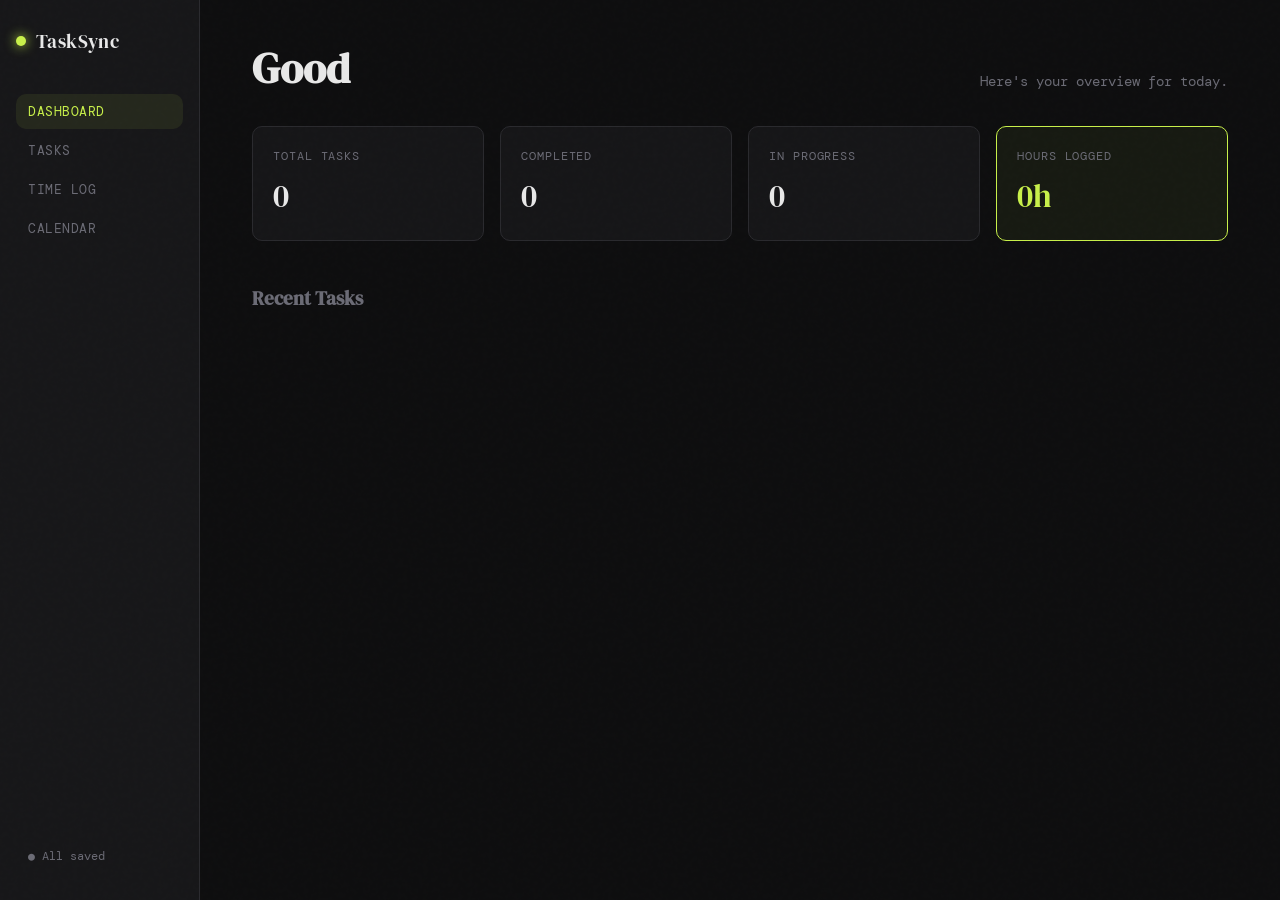
==== src/index.html @ 25c00601 "move app.js, index.html, style.css into src/" ====
<!DOCTYPE html>
<html lang="en">
<head>
  <meta charset="UTF-8" />
  <meta name="viewport" content="width=device-width, initial-scale=1.0"/>
  <title>TaskSync</title>
  <link rel="stylesheet" href="style.css" />
  <link href="https://fonts.googleapis.com/css2?family=DM+Serif+Display:ital@0;1&family=DM+Mono:wght@300;400;500&display=swap" rel="stylesheet"/>
</head>
<body>

  <div class="noise"></div>

  <aside class="sidebar">
    <div class="brand">
      <span class="brand-dot"></span>
      <span class="brand-name">TaskSync</span>
    </div>
    <nav>
      <button class="nav-btn active" data-view="dashboard">Dashboard</button>
      <button class="nav-btn" data-view="tasks">Tasks</button>
      <button class="nav-btn" data-view="time">Time Log</button>
      <button class="nav-btn" data-view="calendar">Calendar</button>
    </nav>
    <div class="sidebar-footer">
      <span id="save-status">● All saved</span>
    </div>
  </aside>

  <main class="main">

    <!-- DASHBOARD -->
    <section class="view active" id="view-dashboard">
      <header class="view-header">
        <h1>Good <span id="greeting-time"></span></h1>
        <p class="subtitle">Here's your overview for today.</p>
      </header>
      <div class="stats-grid">
        <div class="stat-card">
          <span class="stat-label">Total Tasks</span>
          <span class="stat-value" id="stat-total">0</span>
        </div>
        <div class="stat-card">
          <span class="stat-label">Completed</span>
          <span class="stat-value" id="stat-done">0</span>
        </div>
        <div class="stat-card">
          <span class="stat-label">In Progress</span>
          <span class="stat-value" id="stat-inprogress">0</span>
        </div>
        <div class="stat-card accent">
          <span class="stat-label">Hours Logged</span>
          <span class="stat-value" id="stat-hours">0h</span>
        </div>
      </div>
      <div class="recent-section">
        <h2>Recent Tasks</h2>
        <ul class="task-list" id="recent-tasks"></ul>
      </div>
    </section>

    <!-- TASKS -->
    <section class="view" id="view-tasks">
      <header class="view-header">
        <h1>Tasks</h1>
        <button class="btn-primary" id="open-task-modal">+ New Task</button>
      </header>
      <div class="filter-bar">
        <button class="filter-btn active" data-filter="all">All</button>
        <button class="filter-btn" data-filter="todo">To Do</button>
        <button class="filter-btn" data-filter="inprogress">In Progress</button>
        <button class="filter-btn" data-filter="done">Done</button>
      </div>
      <ul class="task-list full" id="all-tasks"></ul>
    </section>

    <!-- TIME LOG -->
    <section class="view" id="view-time">
      <header class="view-header">
        <h1>Time Log</h1>
        <button class="btn-primary" id="open-timelog-modal">+ Log Time</button>
      </header>
      <table class="time-table">
        <thead>
          <tr>
            <th>Task</th>
            <th>Date</th>
            <th>Start</th>
            <th>End</th>
            <th>Duration</th>
            <th></th>
          </tr>
        </thead>
        <tbody id="time-log-body"></tbody>
      </table>
    </section>

    <!-- CALENDAR -->
    <section class="view" id="view-calendar">
      <header class="view-header">
        <h1>Calendar</h1>
        <div class="cal-nav">
          <button class="cal-arrow" id="cal-prev">&#8592;</button>
          <span id="cal-month-label"></span>
          <button class="cal-arrow" id="cal-next">&#8594;</button>
        </div>
      </header>
      <div class="calendar-grid" id="calendar-grid"></div>
    </section>

  </main>

  <!-- TASK MODAL -->
  <div class="modal-overlay" id="task-modal">
    <div class="modal">
      <h2>New Task</h2>
      <label>Title
        <input type="text" id="task-title" placeholder="e.g. Review Q2 report"/>
      </label>
      <label>Description
        <textarea id="task-desc" placeholder="Optional details..."></textarea>
      </label>
      <label>Due Date
        <input type="date" id="task-due"/>
      </label>
      <label>Status
        <select id="task-status">
          <option value="todo">To Do</option>
          <option value="inprogress">In Progress</option>
          <option value="done">Done</option>
        </select>
      </label>
      <label>Category
        <input type="text" id="task-category" placeholder="e.g. Marketing, Dev..."/>
      </label>
      <div class="modal-actions">
        <button class="btn-ghost" id="close-task-modal">Cancel</button>
        <button class="btn-primary" id="save-task">Save Task</button>
      </div>
    </div>
  </div>

  <!-- TIME LOG MODAL -->
  <div class="modal-overlay" id="timelog-modal">
    <div class="modal">
      <h2>Log Time</h2>
      <label>Task
        <select id="log-task-select"></select>
      </label>
      <label>Date
        <input type="date" id="log-date"/>
      </label>
      <label>Start Time
        <input type="time" id="log-start"/>
      </label>
      <label>End Time
        <input type="time" id="log-end"/>
      </label>
      <div class="modal-actions">
        <button class="btn-ghost" id="close-timelog-modal">Cancel</button>
        <button class="btn-primary" id="save-timelog">Log Time</button>
      </div>
    </div>
  </div>

  <script src="app.js"></script>
</body>
</html>
---- src/style.css ----
/* ── RESET & VARIABLES ── */
*, *::before, *::after { box-sizing: border-box; margin: 0; padding: 0; }

:root {
  --bg:        #0e0e0f;
  --bg2:       #161618;
  --bg3:       #1e1e21;
  --border:    #2a2a2e;
  --accent:    #c8f04a;
  --accent2:   #7b61ff;
  --text:      #e8e8e8;
  --muted:     #6b6b75;
  --danger:    #ff5f5f;
  --radius:    10px;
  --font-head: 'DM Serif Display', serif;
  --font-mono: 'DM Mono', monospace;
}

body {
  background: var(--bg);
  color: var(--text);
  font-family: var(--font-mono);
  display: flex;
  min-height: 100vh;
  overflow-x: hidden;
}

/* Noise texture overlay */
.noise {
  pointer-events: none;
  position: fixed; inset: 0;
  background-image: url("data:image/svg+xml,%3Csvg viewBox='0 0 200 200' xmlns='http://www.w3.org/2000/svg'%3E%3Cfilter id='n'%3E%3CfeTurbulence type='fractalNoise' baseFrequency='0.9' numOctaves='4' stitchTiles='stitch'/%3E%3C/filter%3E%3Crect width='100%25' height='100%25' filter='url(%23n)' opacity='0.04'/%3E%3C/svg%3E");
  z-index: 9999;
  opacity: 0.35;
}

/* ── SIDEBAR ── */
.sidebar {
  width: 200px;
  min-height: 100vh;
  background: var(--bg2);
  border-right: 1px solid var(--border);
  display: flex;
  flex-direction: column;
  padding: 28px 16px;
  position: fixed;
  top: 0; left: 0; bottom: 0;
}

.brand {
  display: flex;
  align-items: center;
  gap: 10px;
  margin-bottom: 40px;
}

.brand-dot {
  width: 10px; height: 10px;
  border-radius: 50%;
  background: var(--accent);
  box-shadow: 0 0 12px var(--accent);
}

.brand-name {
  font-family: var(--font-head);
  font-size: 1.2rem;
  letter-spacing: 0.02em;
}

nav {
  display: flex;
  flex-direction: column;
  gap: 4px;
}

.nav-btn {
  background: none;
  border: none;
  color: var(--muted);
  font-family: var(--font-mono);
  font-size: 0.82rem;
  text-align: left;
  padding: 9px 12px;
  border-radius: var(--radius);
  cursor: pointer;
  transition: all 0.15s;
  letter-spacing: 0.04em;
  text-transform: uppercase;
}

.nav-btn:hover { color: var(--text); background: var(--bg3); }
.nav-btn.active { color: var(--accent); background: rgba(200,240,74,0.08); }

.sidebar-footer {
  margin-top: auto;
  font-size: 0.72rem;
  color: var(--muted);
  padding: 8px 12px;
}

#save-status { transition: color 0.3s; }
#save-status.saving { color: var(--accent2); }
#save-status.saved  { color: var(--accent); }

/* ── MAIN ── */
.main {
  margin-left: 200px;
  flex: 1;
  padding: 48px 52px;
  max-width: 1100px;
}

.view { display: none; animation: fadeIn 0.25s ease; }
.view.active { display: block; }

@keyframes fadeIn {
  from { opacity: 0; transform: translateY(8px); }
  to   { opacity: 1; transform: translateY(0); }
}

.view-header {
  display: flex;
  align-items: flex-end;
  justify-content: space-between;
  margin-bottom: 36px;
}

.view-header h1 {
  font-family: var(--font-head);
  font-size: 2.6rem;
  line-height: 1;
}

.subtitle {
  color: var(--muted);
  font-size: 0.85rem;
  margin-top: 6px;
}

/* ── STATS ── */
.stats-grid {
  display: grid;
  grid-template-columns: repeat(4, 1fr);
  gap: 16px;
  margin-bottom: 44px;
}

.stat-card {
  background: var(--bg2);
  border: 1px solid var(--border);
  border-radius: var(--radius);
  padding: 22px 20px;
  display: flex;
  flex-direction: column;
  gap: 10px;
  transition: border-color 0.2s;
}

.stat-card:hover { border-color: var(--muted); }
.stat-card.accent { border-color: var(--accent); background: rgba(200,240,74,0.05); }

.stat-label { font-size: 0.72rem; color: var(--muted); text-transform: uppercase; letter-spacing: 0.08em; }
.stat-value { font-family: var(--font-head); font-size: 2rem; color: var(--text); }
.stat-card.accent .stat-value { color: var(--accent); }

/* ── TASK LIST ── */
.recent-section h2 {
  font-family: var(--font-head);
  font-size: 1.2rem;
  margin-bottom: 16px;
  color: var(--muted);
}

.task-list { list-style: none; display: flex; flex-direction: column; gap: 10px; }

.task-item {
  background: var(--bg2);
  border: 1px solid var(--border);
  border-radius: var(--radius);
  padding: 16px 20px;
  display: flex;
  align-items: center;
  gap: 14px;
  transition: border-color 0.15s;
  animation: fadeIn 0.2s ease;
}

.task-item:hover { border-color: var(--muted); }

.task-item .task-info { flex: 1; }
.task-item .task-name { font-size: 0.9rem; margin-bottom: 3px; }
.task-item .task-meta { font-size: 0.72rem; color: var(--muted); }

.badge {
  font-size: 0.65rem;
  text-transform: uppercase;
  letter-spacing: 0.08em;
  padding: 3px 8px;
  border-radius: 20px;
  font-weight: 500;
}

.badge-todo       { background: rgba(107,107,117,0.2); color: var(--muted); }
.badge-inprogress { background: rgba(123,97,255,0.2);  color: var(--accent2); }
.badge-done       { background: rgba(200,240,74,0.15); color: var(--accent); }

.task-delete {
  background: none; border: none; color: var(--muted);
  cursor: pointer; font-size: 1rem; padding: 4px 8px;
  border-radius: 6px; transition: all 0.15s;
}
.task-delete:hover { color: var(--danger); background: rgba(255,95,95,0.1); }

/* ── FILTERS ── */
.filter-bar {
  display: flex; gap: 8px; margin-bottom: 24px;
}

.filter-btn {
  background: var(--bg2);
  border: 1px solid var(--border);
  color: var(--muted);
  font-family: var(--font-mono);
  font-size: 0.75rem;
  padding: 7px 14px;
  border-radius: 20px;
  cursor: pointer;
  text-transform: uppercase;
  letter-spacing: 0.06em;
  transition: all 0.15s;
}

.filter-btn:hover { border-color: var(--muted); color: var(--text); }
.filter-btn.active { border-color: var(--accent); color: var(--accent); background: rgba(200,240,74,0.07); }

/* ── TIME TABLE ── */
.time-table {
  width: 100%;
  border-collapse: collapse;
  font-size: 0.82rem;
}

.time-table th {
  text-align: left;
  padding: 10px 14px;
  font-size: 0.7rem;
  text-transform: uppercase;
  letter-spacing: 0.08em;
  color: var(--muted);
  border-bottom: 1px solid var(--border);
}

.time-table td {
  padding: 14px;
  border-bottom: 1px solid var(--border);
  color: var(--text);
}

.time-table tr:hover td { background: var(--bg2); }

.duration-pill {
  background: rgba(200,240,74,0.1);
  color: var(--accent);
  padding: 3px 10px;
  border-radius: 20px;
  font-size: 0.75rem;
}

/* ── CALENDAR ── */
.cal-nav {
  display: flex; align-items: center; gap: 16px;
}

.cal-arrow {
  background: var(--bg2);
  border: 1px solid var(--border);
  color: var(--text);
  width: 32px; height: 32px;
  border-radius: 8px;
  cursor: pointer;
  font-size: 1rem;
  transition: all 0.15s;
}
.cal-arrow:hover { border-color: var(--accent); color: var(--accent); }

#cal-month-label {
  font-family: var(--font-head);
  font-size: 1.1rem;
  min-width: 160px;
  text-align: center;
}

.calendar-grid {
  display: grid;
  grid-template-columns: repeat(7, 1fr);
  gap: 4px;
  margin-top: 8px;
}

.cal-day-header {
  text-align: center;
  font-size: 0.68rem;
  color: var(--muted);
  text-transform: uppercase;
  letter-spacing: 0.08em;
  padding: 8px 0;
}

.cal-day {
  background: var(--bg2);
  border: 1px solid var(--border);
  border-radius: 8px;
  min-height: 80px;
  padding: 8px;
  font-size: 0.75rem;
  transition: border-color 0.15s;
}

.cal-day:hover { border-color: var(--muted); }
.cal-day.today { border-color: var(--accent); }
.cal-day.empty { background: transparent; border-color: transparent; }

.cal-day .cal-date {
  font-size: 0.72rem;
  color: var(--muted);
  margin-bottom: 4px;
}

.cal-day.today .cal-date { color: var(--accent); }

.cal-task-dot {
  font-size: 0.65rem;
  color: var(--accent2);
  white-space: nowrap;
  overflow: hidden;
  text-overflow: ellipsis;
  padding: 1px 0;
}

/* ── MODALS ── */
.modal-overlay {
  display: none;
  position: fixed; inset: 0;
  background: rgba(0,0,0,0.7);
  backdrop-filter: blur(4px);
  z-index: 1000;
  align-items: center;
  justify-content: center;
}

.modal-overlay.open { display: flex; }

.modal {
  background: var(--bg2);
  border: 1px solid var(--border);
  border-radius: 14px;
  padding: 32px;
  width: 440px;
  max-width: 95vw;
  display: flex;
  flex-direction: column;
  gap: 16px;
  animation: fadeIn 0.2s ease;
}

.modal h2 {
  font-family: var(--font-head);
  font-size: 1.5rem;
}

.modal label {
  display: flex;
  flex-direction: column;
  gap: 6px;
  font-size: 0.75rem;
  color: var(--muted);
  text-transform: uppercase;
  letter-spacing: 0.06em;
}

.modal input,
.modal textarea,
.modal select {
  background: var(--bg3);
  border: 1px solid var(--border);
  color: var(--text);
  font-family: var(--font-mono);
  font-size: 0.85rem;
  padding: 10px 12px;
  border-radius: 8px;
  outline: none;
  transition: border-color 0.15s;
}

.modal input:focus,
.modal textarea:focus,
.modal select:focus { border-color: var(--accent2); }

.modal textarea { min-height: 80px; resize: vertical; }

.modal-actions {
  display: flex; justify-content: flex-end; gap: 10px; margin-top: 8px;
}

/* ── BUTTONS ── */
.btn-primary {
  background: var(--accent);
  color: #0e0e0f;
  border: none;
  font-family: var(--font-mono);
  font-size: 0.8rem;
  font-weight: 500;
  padding: 10px 20px;
  border-radius: 8px;
  cursor: pointer;
  text-transform: uppercase;
  letter-spacing: 0.06em;
  transition: opacity 0.15s;
}
.btn-primary:hover { opacity: 0.85; }

.btn-ghost {
  background: none;
  border: 1px solid var(--border);
  color: var(--muted);
  font-family: var(--font-mono);
  font-size: 0.8rem;
  padding: 10px 20px;
  border-radius: 8px;
  cursor: pointer;
  text-transform: uppercase;
  letter-spacing: 0.06em;
  transition: all 0.15s;
}
.btn-ghost:hover { border-color: var(--muted); color: var(--text); }

/* ── EMPTY STATE ── */
.empty-state {
  text-align: center;
  color: var(--muted);
  font-size: 0.82rem;
  padding: 48px 0;
}

/* ── SCROLLBAR ── */
::-webkit-scrollbar { width: 6px; }
::-webkit-scrollbar-track { background: transparent; }
::-webkit-scrollbar-thumb { background: var(--border); border-radius: 10px; }
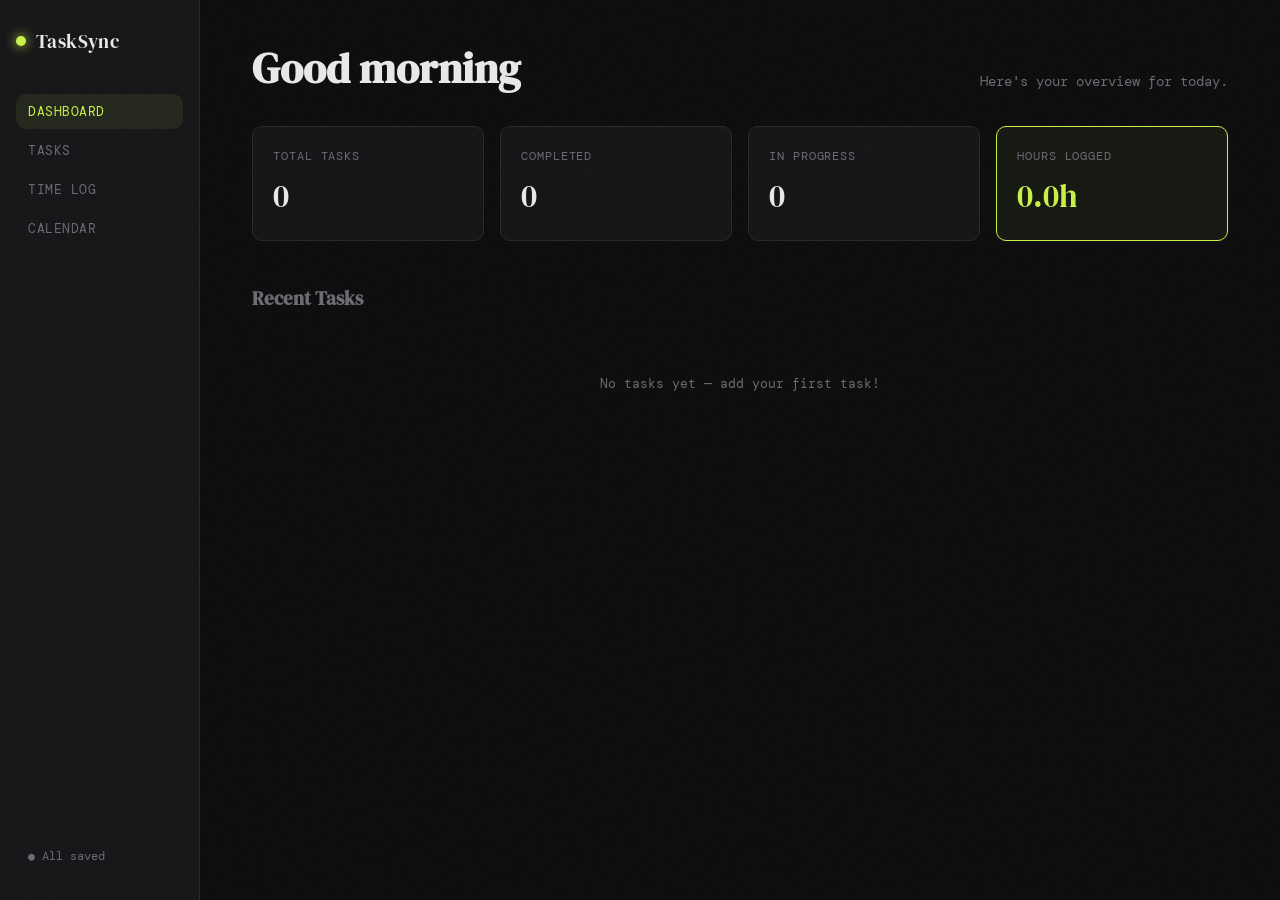
==== commit 4fa5cba0: "deploy: enable github pages" ====
--- a/src/index.html
+++ b/src/index.html
@@ -165,4 +165,4 @@
 
   <script src="app.js"></script>
 </body>
-</html>
+</html>
--- a/src/style.css
+++ b/src/style.css
@@ -1,4 +1,3 @@
-/* ── RESET & VARIABLES ── */
 *, *::before, *::after { box-sizing: border-box; margin: 0; padding: 0; }
 
 :root {
@@ -25,7 +24,6 @@
   overflow-x: hidden;
 }
 
-/* Noise texture overlay */
 .noise {
   pointer-events: none;
   position: fixed; inset: 0;
@@ -34,7 +32,6 @@
   opacity: 0.35;
 }
 
-/* ── SIDEBAR ── */
 .sidebar {
   width: 200px;
   min-height: 100vh;
@@ -102,7 +99,6 @@
 #save-status.saving { color: var(--accent2); }
 #save-status.saved  { color: var(--accent); }
 
-/* ── MAIN ── */
 .main {
   margin-left: 200px;
   flex: 1;
@@ -137,7 +133,6 @@
   margin-top: 6px;
 }
 
-/* ── STATS ── */
 .stats-grid {
   display: grid;
   grid-template-columns: repeat(4, 1fr);
@@ -163,7 +158,6 @@
 .stat-value { font-family: var(--font-head); font-size: 2rem; color: var(--text); }
 .stat-card.accent .stat-value { color: var(--accent); }
 
-/* ── TASK LIST ── */
 .recent-section h2 {
   font-family: var(--font-head);
   font-size: 1.2rem;
@@ -186,7 +180,6 @@
 }
 
 .task-item:hover { border-color: var(--muted); }
-
 .task-item .task-info { flex: 1; }
 .task-item .task-name { font-size: 0.9rem; margin-bottom: 3px; }
 .task-item .task-meta { font-size: 0.72rem; color: var(--muted); }
@@ -211,10 +204,7 @@
 }
 .task-delete:hover { color: var(--danger); background: rgba(255,95,95,0.1); }
 
-/* ── FILTERS ── */
-.filter-bar {
-  display: flex; gap: 8px; margin-bottom: 24px;
-}
+.filter-bar { display: flex; gap: 8px; margin-bottom: 24px; }
 
 .filter-btn {
   background: var(--bg2);
@@ -233,12 +223,7 @@
 .filter-btn:hover { border-color: var(--muted); color: var(--text); }
 .filter-btn.active { border-color: var(--accent); color: var(--accent); background: rgba(200,240,74,0.07); }
 
-/* ── TIME TABLE ── */
-.time-table {
-  width: 100%;
-  border-collapse: collapse;
-  font-size: 0.82rem;
-}
+.time-table { width: 100%; border-collapse: collapse; font-size: 0.82rem; }
 
 .time-table th {
   text-align: left;
@@ -250,12 +235,7 @@
   border-bottom: 1px solid var(--border);
 }
 
-.time-table td {
-  padding: 14px;
-  border-bottom: 1px solid var(--border);
-  color: var(--text);
-}
-
+.time-table td { padding: 14px; border-bottom: 1px solid var(--border); color: var(--text); }
 .time-table tr:hover td { background: var(--bg2); }
 
 .duration-pill {
@@ -266,10 +246,7 @@
   font-size: 0.75rem;
 }
 
-/* ── CALENDAR ── */
-.cal-nav {
-  display: flex; align-items: center; gap: 16px;
-}
+.cal-nav { display: flex; align-items: center; gap: 16px; }
 
 .cal-arrow {
   background: var(--bg2);
@@ -319,13 +296,7 @@
 .cal-day:hover { border-color: var(--muted); }
 .cal-day.today { border-color: var(--accent); }
 .cal-day.empty { background: transparent; border-color: transparent; }
-
-.cal-day .cal-date {
-  font-size: 0.72rem;
-  color: var(--muted);
-  margin-bottom: 4px;
-}
-
+.cal-day .cal-date { font-size: 0.72rem; color: var(--muted); margin-bottom: 4px; }
 .cal-day.today .cal-date { color: var(--accent); }
 
 .cal-task-dot {
@@ -337,7 +308,6 @@
   padding: 1px 0;
 }
 
-/* ── MODALS ── */
 .modal-overlay {
   display: none;
   position: fixed; inset: 0;
@@ -363,10 +333,7 @@
   animation: fadeIn 0.2s ease;
 }
 
-.modal h2 {
-  font-family: var(--font-head);
-  font-size: 1.5rem;
-}
+.modal h2 { font-family: var(--font-head); font-size: 1.5rem; }
 
 .modal label {
   display: flex;
@@ -397,12 +364,8 @@
 .modal select:focus { border-color: var(--accent2); }
 
 .modal textarea { min-height: 80px; resize: vertical; }
-
-.modal-actions {
-  display: flex; justify-content: flex-end; gap: 10px; margin-top: 8px;
-}
-
-/* ── BUTTONS ── */
+.modal-actions { display: flex; justify-content: flex-end; gap: 10px; margin-top: 8px; }
+
 .btn-primary {
   background: var(--accent);
   color: #0e0e0f;
@@ -434,7 +397,6 @@
 }
 .btn-ghost:hover { border-color: var(--muted); color: var(--text); }
 
-/* ── EMPTY STATE ── */
 .empty-state {
   text-align: center;
   color: var(--muted);
@@ -442,7 +404,6 @@
   padding: 48px 0;
 }
 
-/* ── SCROLLBAR ── */
 ::-webkit-scrollbar { width: 6px; }
 ::-webkit-scrollbar-track { background: transparent; }
-::-webkit-scrollbar-thumb { background: var(--border); border-radius: 10px; }
+::-webkit-scrollbar-thumb { background: var(--border); border-radius: 10px; }
